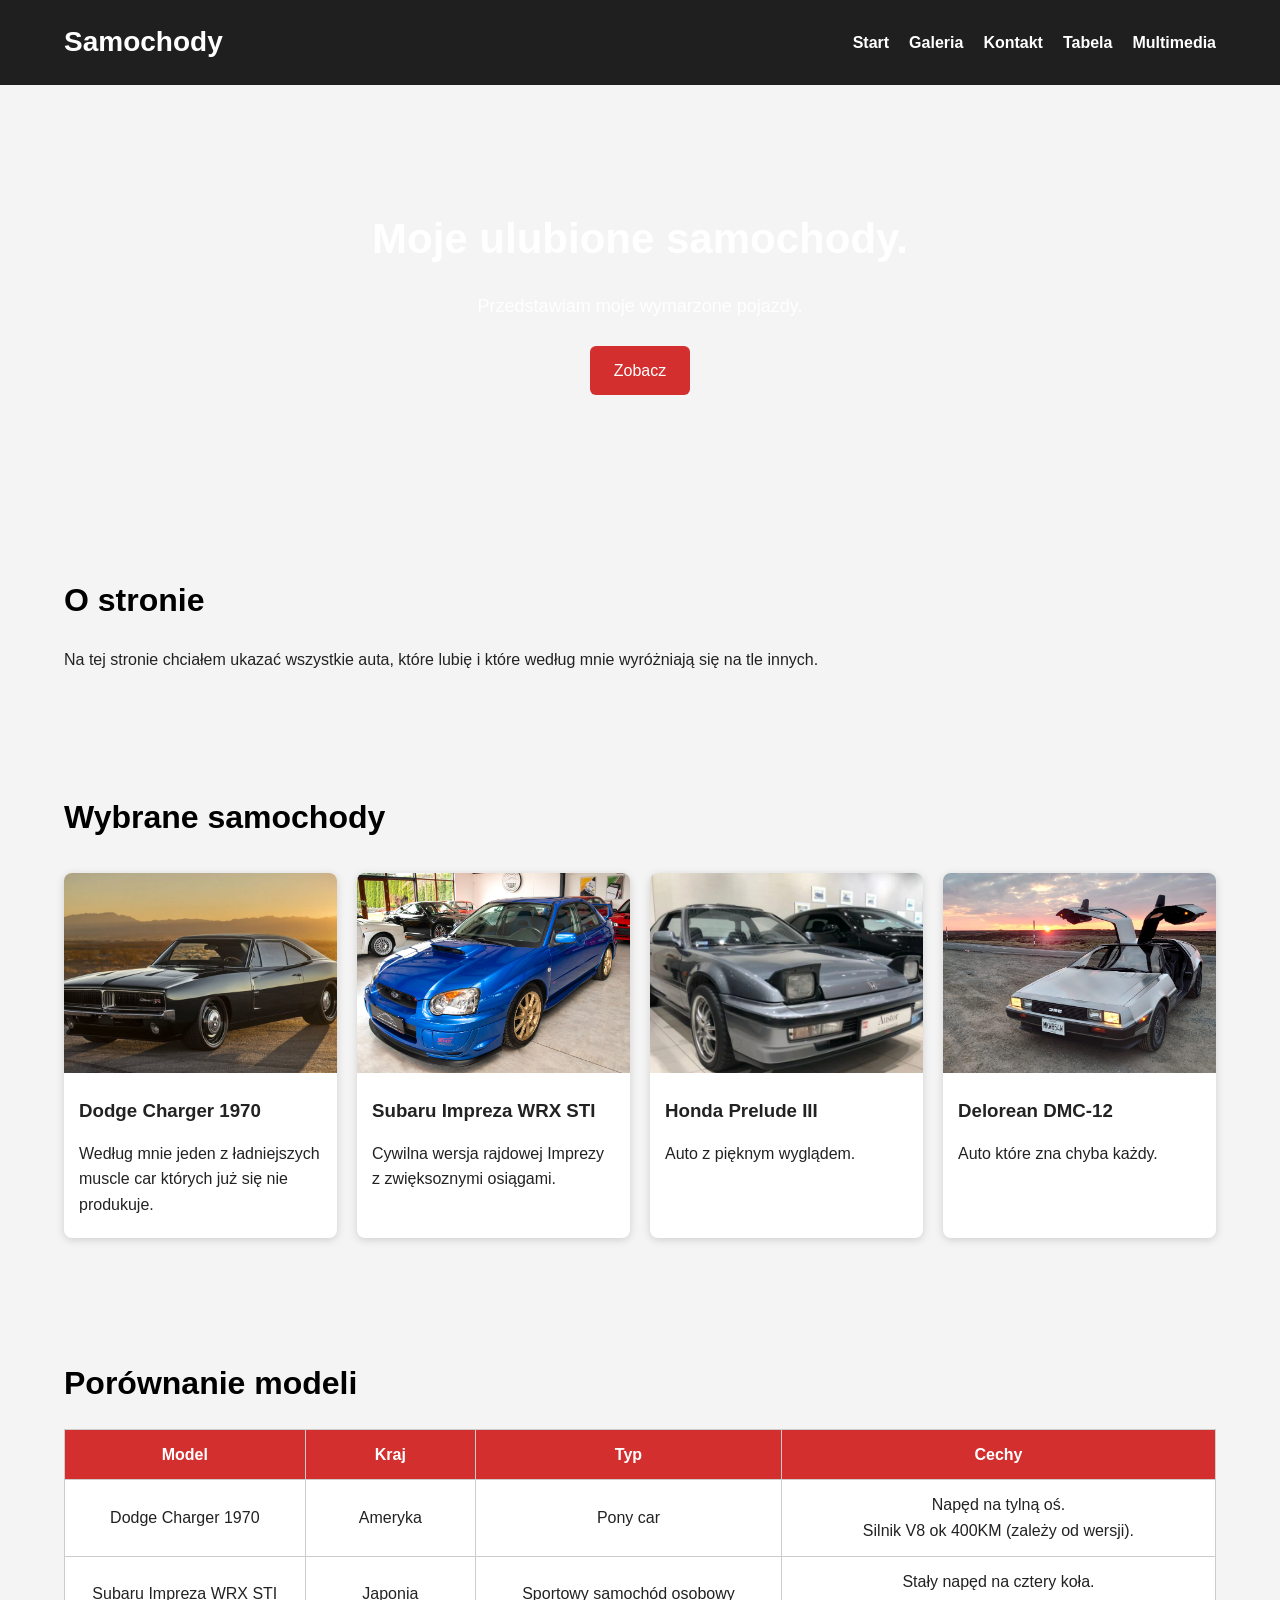
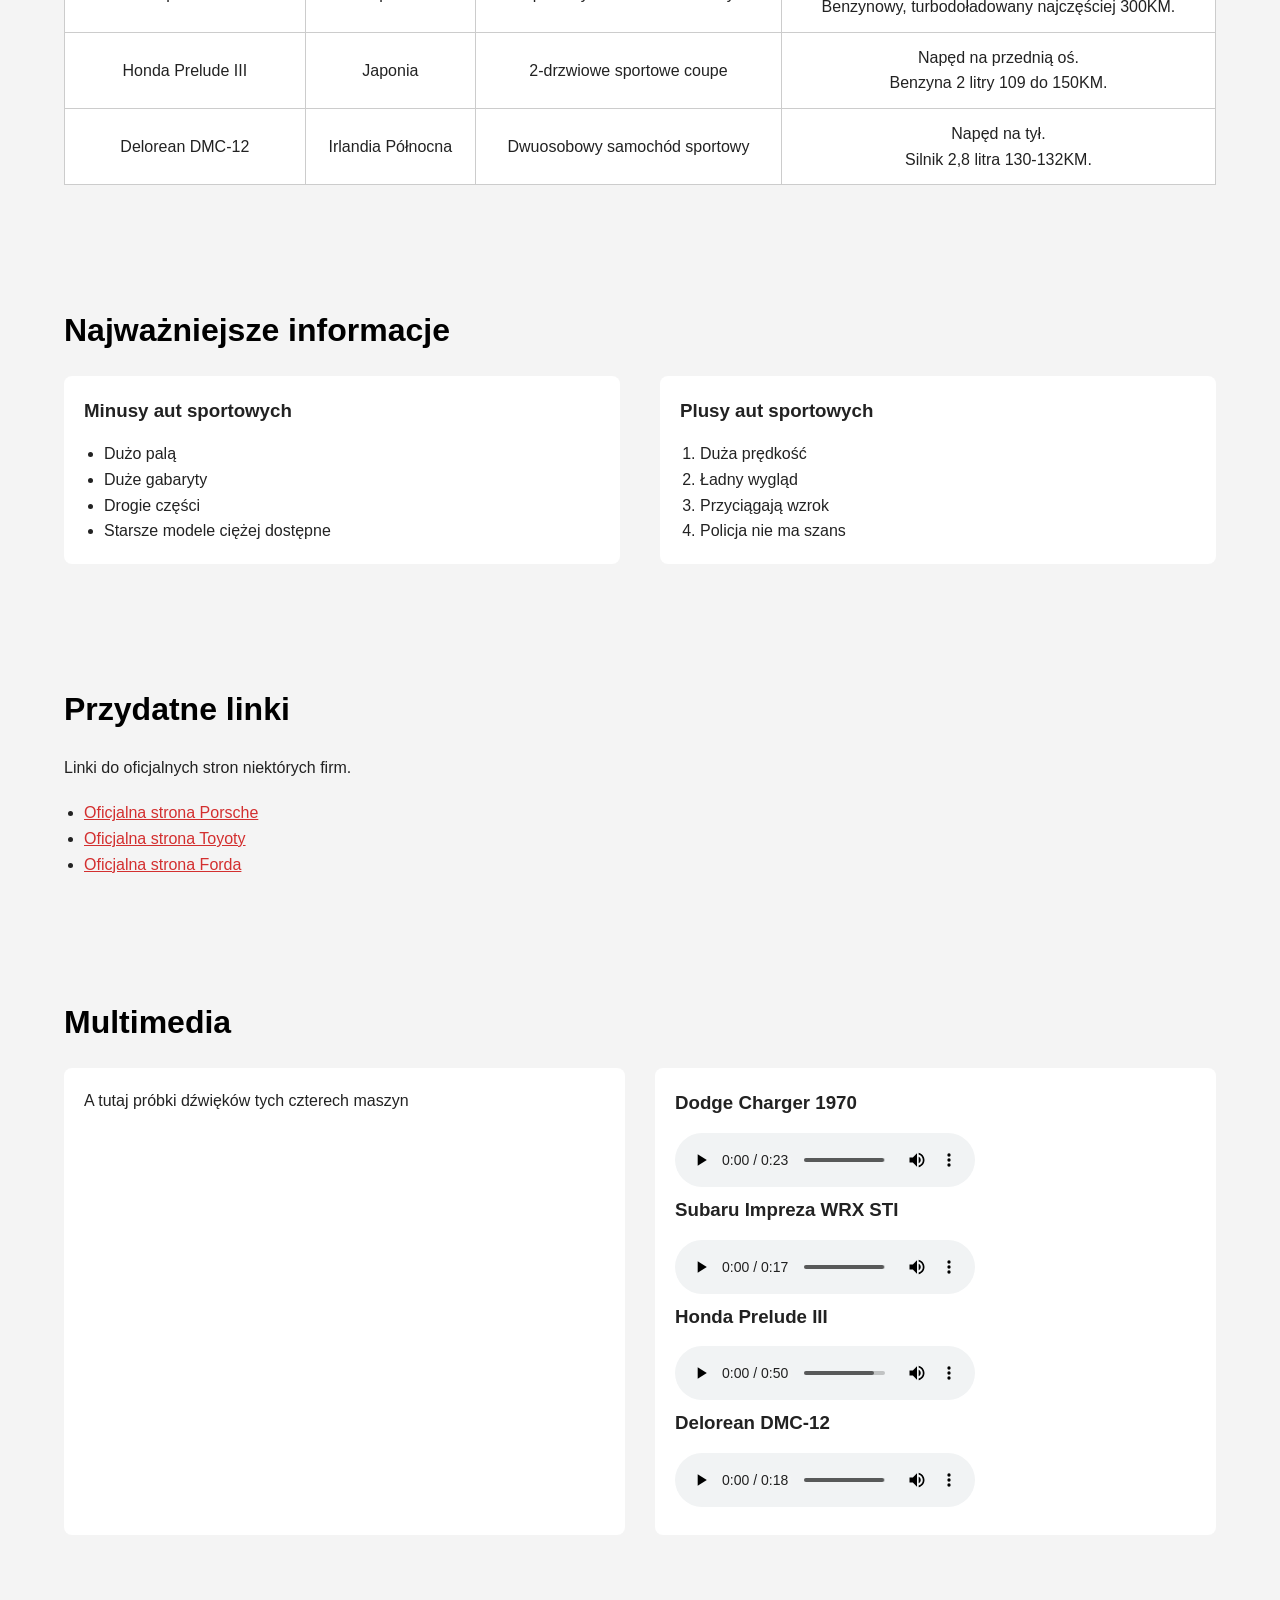
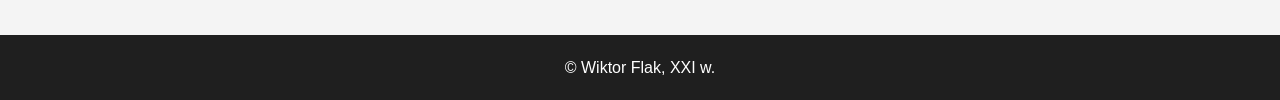
==== index.html @ 33962f0f "Add files via upload" ====
<!DOCTYPE html>
<html lang="pl">
<head>
    <meta charset="UTF-8">
    <meta name="viewport" content="width=device-width, initial-scale=1.0">
    <title>Samochody</title>
    <link rel="stylesheet" href="style.css">
</head>
<body>

    <header>
        <div class="container nav-container">
            <h1 class="logo">Samochody</h1>
            <nav>
                <ul class="menu">
                    <li><a href="index.html">Start</a></li>
                    <li><a href="galeria.html">Galeria</a></li>
                    <li><a href="formularz.html">Kontakt</a></li>
                    <li><a href="#tabela">Tabela</a></li>
                    <li><a href="#multimedia">Multimedia</a></li>
                </ul>
            </nav>
        </div>
    </header>

    <main>

        <section class="hero">
            <div class="container">
                <h2>Moje ulubione samochody.</h2>
                <p>Przedstawiam moje wymarzone pojazdy.</p>
                <a href="#auta" class="btn">Zobacz</a>
            </div>
        </section>

        <section class="about container">
            <h2>O stronie</h2>
            <article>
                <p>Na tej stronie chciałem ukazać wszystkie auta, które lubię i które według mnie wyróżniają się na tle innych.</p>
            </article>
        </section>

        <section id="auta" class="cars container">
            <h2>Wybrane samochody</h2>

            <div class="cards">

                <article class="card">
                    <img src="img/Dodge.jpg" alt="Dodge Charger 1970">
                    <h3>Dodge Charger 1970</h3>
                    <p>Według mnie jeden z ładniejszych muscle car których już się nie produkuje.</p>
                </article>

                <article class="card">
                    <img src="img/SubaruWrx.jpeg" alt="Subaru Impreza WRX STI">
                    <h3>Subaru Impreza WRX STI</h3>
                    <p>Cywilna wersja rajdowej Imprezy z zwięksoznymi osiągami.</p>
                </article>

                <article class="card">
                    <img src="img/Honda.jpg" alt="Honda Prelude III">
                    <h3>Honda Prelude III</h3>
                    <p>Auto z pięknym wyglądem.</p>
                </article>

                <article class="card">
                    <img src="img/Delorean.jpg" alt="Delorean DMC-12">
                    <h3>Delorean DMC-12</h3>
                    <p>Auto które zna chyba każdy.</p>
                </article>

            </div>
        </section>

        <section id="tabela" class="table-section container">
            <h2>Porównanie modeli</h2>

            <table>
                <tr>
                    <th>Model</th>
                    <th>Kraj</th>
                    <th>Typ</th>
                    <th>Cechy</th>
                </tr>
                <tr>
                    <td>Dodge Charger 1970</td>
                    <td>Ameryka</td>
                    <td>Pony car</td>
                    <td>Napęd na tylną oś.<br>
                        Silnik V8 ok 400KM (zależy od wersji).
                    </td>
                </tr>
                <tr>
                    <td>Subaru Impreza WRX STI</td>
                    <td>Japonia</td>
                    <td>Sportowy samochód osobowy</td>
                    <td>Stały napęd na cztery koła.<br>
                        Benzynowy, turbodoładowany najczęściej 300KM. <br>                      
                    </td>
                </tr>
                <tr>
                    <td>Honda Prelude III</td>
                    <td>Japonia</td>
                    <td>2-drzwiowe sportowe coupe</td>
                    <td>Napęd na przednią oś.<br>
                        Benzyna 2 litry 109 do 150KM.
                    </td>
                </tr>
                <tr>
                    <td>Delorean DMC-12</td>
                    <td>Irlandia Północna</td>
                    <td>Dwuosobowy samochód sportowy</td>
                    <td>Napęd na tył.<br>
                        Silnik 2,8 litra 130-132KM.
                    </td>
                </tr>
            </table>
        </section>


        <section class="lists container">
            <h2>Najważniejsze informacje</h2>

        <div class="lists-wrapper">
                <div>
                    <h3>Minusy aut sportowych</h3>
                    <ul>
                        <li>Dużo palą</li>
                        <li>Duże gabaryty</li>
                        <li>Drogie części</li>
                        <li>Starsze modele ciężej dostępne</li>
                    </ul>
                </div>

                <div>
                    <h3>Plusy aut sportowych</h3>
                    <ol>
                        <li>Duża prędkość</li>
                        <li>Ładny wygląd</li>
                        <li>Przyciągają wzrok</li>
                        <li>Policja nie ma szans</li>
                    </ol>
                </div>
            </div>
        </section>

        <section class="links container">
            <h2>Przydatne linki</h2>
            <p>Linki do oficjalnych stron niektórych firm.</p>

            <ul>
                <li><a href="https://www.porsche.com" target="_blank">Oficjalna strona Porsche</a></li>
                <li><a href="https://www.toyota.pl" target="_blank">Oficjalna strona Toyoty</a></li>
                <li><a href="https://www.ford.pl" target="_blank">Oficjalna strona Forda</a></li>
            </ul>
        </section>

        <section id="multimedia" class="multimedia container">
            <h2>Multimedia</h2>

            <div class="media-box">
                <div class="media-text">
                    <p>
                      A tutaj próbki dźwięków tych czterech maszyn
                    </p>
                </div>

                <div class="media-sounds">
                    <h3>Dodge Charger 1970</h3>
                        <audio controls>
                            <source src="audio/Dodge Charger sound.mp3" type="audio/mpeg">
                            Twoja przeglądarka nie obsługuje odtwarzacza audio.
                        </audio>
                    <h3>Subaru Impreza WRX STI</h3>
                        <audio controls>
                            <source src="audio/Subaru Impreza WRX STi.mp3" type="audio/mpeg">
                            Twoja przeglądarka nie obsługuje odtwarzacza audio.
                        </audio>
                    <h3>Honda Prelude III</h3>
                        <audio controls>
                            <source src="audio/Honda Prelude 3G Sound.mp3" type="audio/mpeg">
                            Twoja przeglądarka nie obsługuje odtwarzacza audio.
                        </audio>
                    <h3>Delorean DMC-12</h3>
                        <audio controls>
                            <source src="audio/DeLorean DMC 12 .mp3" type="audio/mpeg">
                            Twoja przeglądarka nie obsługuje odtwarzacza audio.
                        </audio>
                </div>
            </div>
        </section>

    </main>

    <footer>
        <div class="container">
            <p>© Wiktor Flak, XXI w.</p>
        </div>
    </footer>

</body>
</html>
---- style.css ----
* {
    margin: 0;
    padding: 0;
    box-sizing: border-box;
}


body {
    font-family: Arial, sans-serif;
    background-color: #f4f4f4;
    color: #222;
    line-height: 1.6;

    display: flex;
    flex-direction: column;
    min-height: 100vh;
}

main {
    flex: 1;
}

.container {
    width: 90%;
    max-width: 1200px;
    margin: auto;
}


header {
    background-color: #1f1f1f;
    color: white;
    padding: 20px 0;
}

.nav-container {
    display: flex;
    justify-content: space-between;
    align-items: center;
    flex-wrap: wrap;
}


.menu {
    list-style: none;
    display: flex;
    gap: 20px;
}

.menu li a {
    color: white;
    text-decoration: none;
    font-weight: bold;
}

.menu li a:hover {
    color: #d32f2f;
}

.logo {
    font-size: 28px;
}


.hero {
    background:
    url('img/Supra.jpg');
    background-size: cover;
    background-position: center;
    color: white;
    padding: 120px 20px;
    text-align: center;
}

.hero h2 {
    font-size: 42px;
    margin-bottom: 20px;
    color: white;
}

.hero p {
    font-size: 18px;
    margin-bottom: 25px;
}


.btn {
    display: inline-block;
    background-color: #d32f2f;
    color: white;
    padding: 12px 24px;
    text-decoration: none;
    border: none;
    cursor: pointer;
    border-radius: 6px;
    font-size: 16px;
}

.btn:hover {
    background-color: #a61f1f;
}


section {
    padding: 60px 0;
}

section h2 {
    margin-bottom: 20px;
    font-size: 32px;
    color: #000000;
}

section h3 {
    margin-bottom: 15px;
}


.cards {
    display: flex; 
    gap: 20px;
    flex-wrap: wrap;
    margin-top: 30px;
}

.card {
    background-color: white;
    border-radius: 8px;
    overflow: hidden;
    flex: 1 1 250px;
    box-shadow: 0 2px 8px rgba(0,0,0,0.15);
    padding-bottom: 20px;
}

.card img {
    width: 100%;
    height: 200px;
    object-fit: cover;
}

.card h3,
.card p {
    padding: 0 15px;
    margin-top: 15px;
}


.lists-wrapper {
    display: flex;
    gap: 40px;
    flex-wrap: wrap;
    margin-top: 20px;
}

.lists-wrapper div {
    background-color: white;
    padding: 20px;
    flex: 1 1 300px;
    border-radius: 8px;
}

.lists-wrapper ul,
.lists-wrapper ol {
    margin-left: 20px;
}


.table-section table {
    width: 100%;
    border-collapse: collapse;
    margin-top: 20px;
    background-color: white;
}

.table-section th,
.table-section td {
    border: 1px solid #ccc;
    padding: 12px;
    text-align: center;
}

.table-section th {
    background-color: #d32f2f;
    color: white;
}


.links ul {
    margin-top: 20px;
    margin-left: 20px;
}

.links a {
    color: #d32f2f;
}

.links a:hover {
    text-decoration: underline;
}


.media-box {
    display: flex;
    gap: 30px;
    flex-wrap: wrap;
    margin-top: 20px;
}

.media-text,
.media-sounds {
    flex: 1 1 400px;
    background-color: white;
    padding: 20px;
    border-radius: 8px;
}


.page-title {
    text-align: center;
}

.gallery {
    display: grid;
    grid-template-columns: repeat(3, 1fr);
    gap: 20px;
    margin-top: 30px;
}

.gallery-item {
    background-color: white;
    border-radius: 8px;
    overflow: hidden;
    text-align: center;
    box-shadow: 0 2px 8px rgba(0,0,0,0.15);
}

.gallery-item img {
    width: 100%;
    height: 220px;
    object-fit: cover;
}

.gallery-item figcaption {
    padding: 15px;
    font-weight: bold;
}



footer {
    background-color: #1f1f1f;
    color: white;
    text-align: center;
    padding: 20px 0;
    margin-top: 40px;
}


@media (max-width: 768px) {
    .nav-container {
        flex-direction: column;
        gap: 15px;
    }

    .menu {
        flex-direction: column;
        align-items: center;
    }

    .hero h2 {
        font-size: 30px;
        color: white;
    }

    .cards,
    .lists-wrapper,
    .media-box {
        flex-direction: column;
    }
}
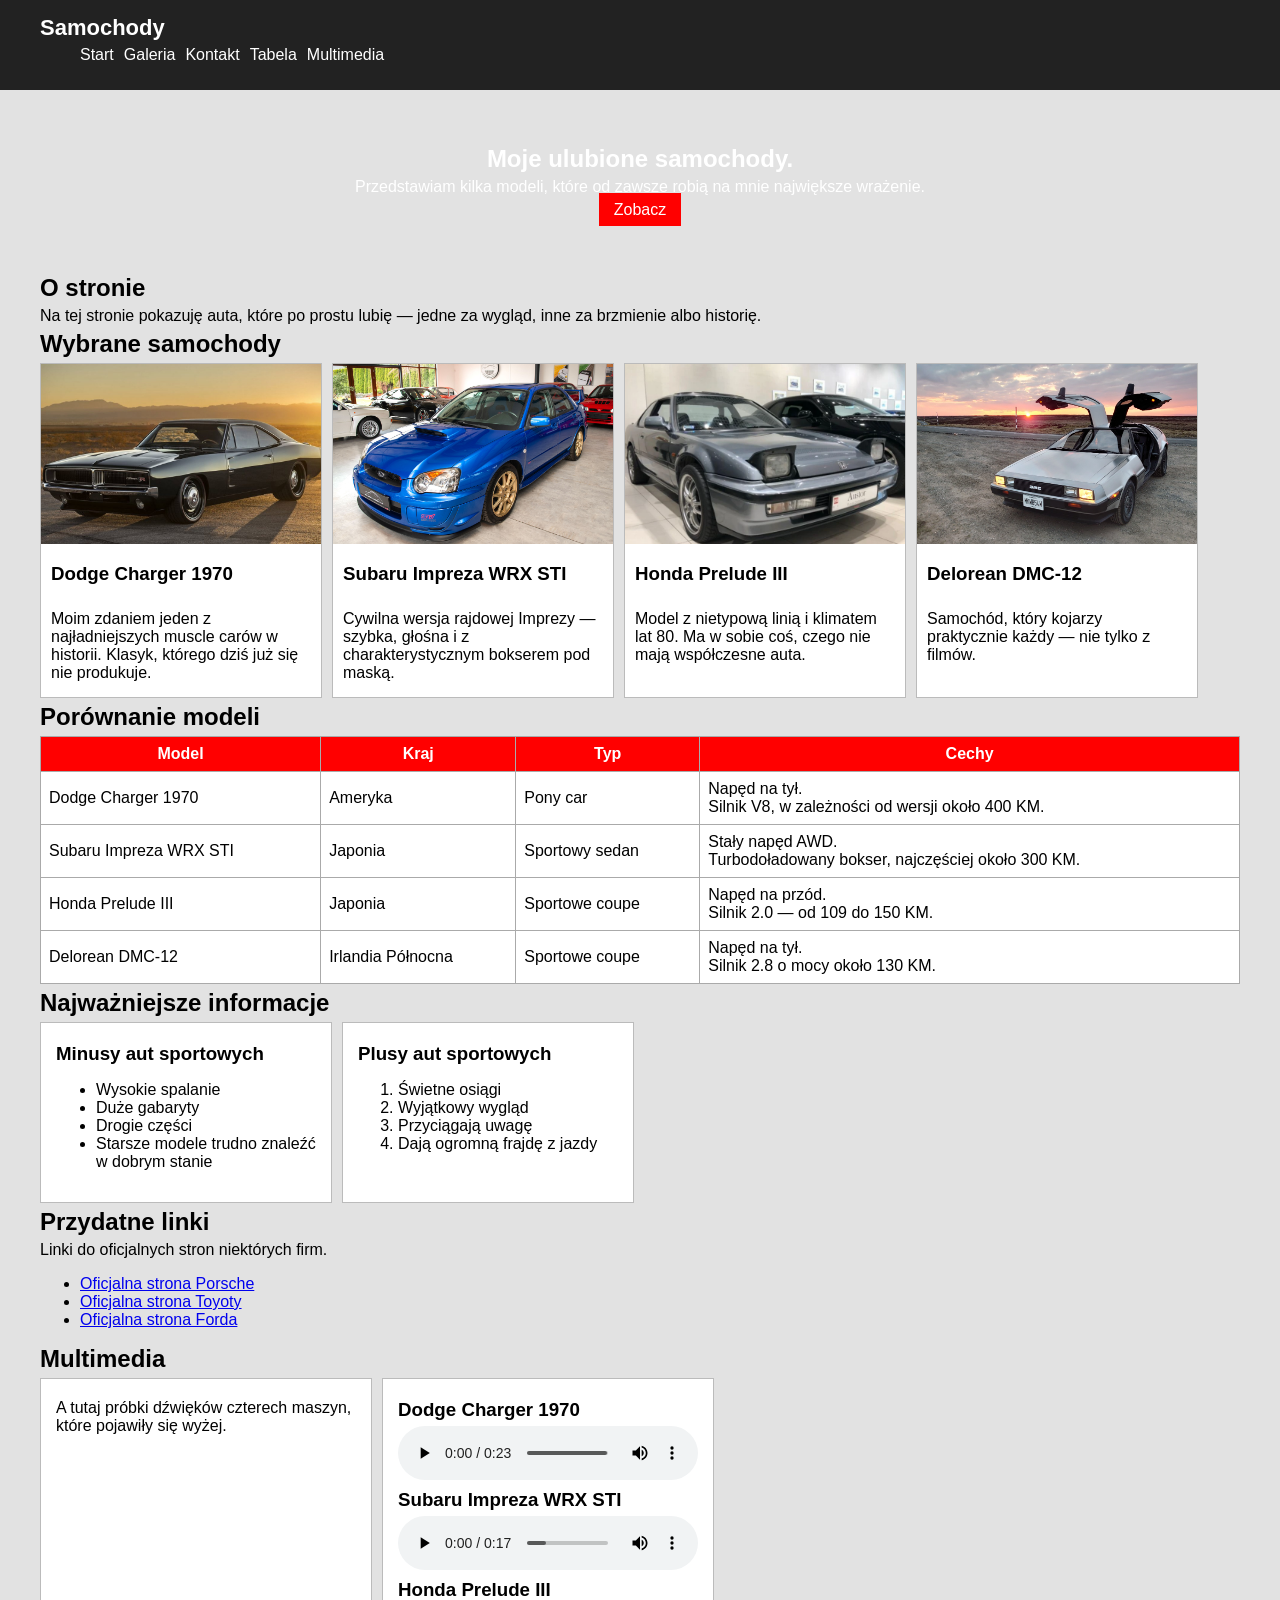
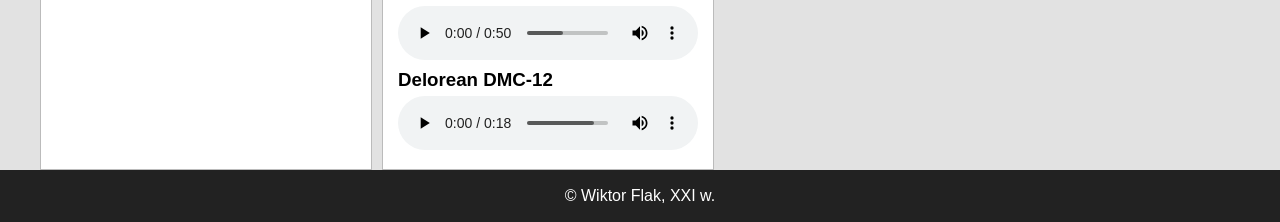
==== commit 53db1047: "Add files via upload" ====
--- a/index.html
+++ b/index.html
@@ -28,7 +28,7 @@
         <section class="hero">
             <div class="container">
                 <h2>Moje ulubione samochody.</h2>
-                <p>Przedstawiam moje wymarzone pojazdy.</p>
+                <p>Przedstawiam kilka modeli, które od zawsze robią na mnie największe wrażenie.</p>
                 <a href="#auta" class="btn">Zobacz</a>
             </div>
         </section>
@@ -36,7 +36,7 @@
         <section class="about container">
             <h2>O stronie</h2>
             <article>
-                <p>Na tej stronie chciałem ukazać wszystkie auta, które lubię i które według mnie wyróżniają się na tle innych.</p>
+                <p>Na tej stronie pokazuję auta, które po prostu lubię — jedne za wygląd, inne za brzmienie albo historię.</p>
             </article>
         </section>
 
@@ -48,25 +48,25 @@
                 <article class="card">
                     <img src="img/Dodge.jpg" alt="Dodge Charger 1970">
                     <h3>Dodge Charger 1970</h3>
-                    <p>Według mnie jeden z ładniejszych muscle car których już się nie produkuje.</p>
+                    <p>Moim zdaniem jeden z najładniejszych muscle carów w historii. Klasyk, którego dziś już się nie produkuje.</p>
                 </article>
 
                 <article class="card">
                     <img src="img/SubaruWrx.jpeg" alt="Subaru Impreza WRX STI">
                     <h3>Subaru Impreza WRX STI</h3>
-                    <p>Cywilna wersja rajdowej Imprezy z zwięksoznymi osiągami.</p>
+                    <p>Cywilna wersja rajdowej Imprezy — szybka, głośna i z charakterystycznym bokserem pod maską.</p>
                 </article>
 
                 <article class="card">
                     <img src="img/Honda.jpg" alt="Honda Prelude III">
                     <h3>Honda Prelude III</h3>
-                    <p>Auto z pięknym wyglądem.</p>
+                    <p>Model z nietypową linią i klimatem lat 80. Ma w sobie coś, czego nie mają współczesne auta.</p>
                 </article>
 
                 <article class="card">
                     <img src="img/Delorean.jpg" alt="Delorean DMC-12">
                     <h3>Delorean DMC-12</h3>
-                    <p>Auto które zna chyba każdy.</p>
+                    <p>Samochód, który kojarzy praktycznie każdy — nie tylko z filmów.</p>
                 </article>
 
             </div>
@@ -86,37 +86,28 @@
                     <td>Dodge Charger 1970</td>
                     <td>Ameryka</td>
                     <td>Pony car</td>
-                    <td>Napęd na tylną oś.<br>
-                        Silnik V8 ok 400KM (zależy od wersji).
-                    </td>
+                    <td>Napęd na tył.<br>Silnik V8, w zależności od wersji około 400 KM.</td>
                 </tr>
                 <tr>
                     <td>Subaru Impreza WRX STI</td>
                     <td>Japonia</td>
-                    <td>Sportowy samochód osobowy</td>
-                    <td>Stały napęd na cztery koła.<br>
-                        Benzynowy, turbodoładowany najczęściej 300KM. <br>                      
-                    </td>
+                    <td>Sportowy sedan</td>
+                    <td>Stały napęd AWD.<br>Turbodoładowany bokser, najczęściej około 300 KM.</td>
                 </tr>
                 <tr>
                     <td>Honda Prelude III</td>
                     <td>Japonia</td>
-                    <td>2-drzwiowe sportowe coupe</td>
-                    <td>Napęd na przednią oś.<br>
-                        Benzyna 2 litry 109 do 150KM.
-                    </td>
+                    <td>Sportowe coupe</td>
+                    <td>Napęd na przód.<br>Silnik 2.0 — od 109 do 150 KM.</td>
                 </tr>
                 <tr>
                     <td>Delorean DMC-12</td>
                     <td>Irlandia Północna</td>
-                    <td>Dwuosobowy samochód sportowy</td>
-                    <td>Napęd na tył.<br>
-                        Silnik 2,8 litra 130-132KM.
-                    </td>
+                    <td>Sportowe coupe</td>
+                    <td>Napęd na tył.<br>Silnik 2.8 o mocy około 130 KM.</td>
                 </tr>
             </table>
         </section>
-
 
         <section class="lists container">
             <h2>Najważniejsze informacje</h2>
@@ -125,20 +116,20 @@
                 <div>
                     <h3>Minusy aut sportowych</h3>
                     <ul>
-                        <li>Dużo palą</li>
+                        <li>Wysokie spalanie</li>
                         <li>Duże gabaryty</li>
                         <li>Drogie części</li>
-                        <li>Starsze modele ciężej dostępne</li>
+                        <li>Starsze modele trudno znaleźć w dobrym stanie</li>
                     </ul>
                 </div>
 
                 <div>
                     <h3>Plusy aut sportowych</h3>
                     <ol>
-                        <li>Duża prędkość</li>
-                        <li>Ładny wygląd</li>
-                        <li>Przyciągają wzrok</li>
-                        <li>Policja nie ma szans</li>
+                        <li>Świetne osiągi</li>
+                        <li>Wyjątkowy wygląd</li>
+                        <li>Przyciągają uwagę</li>
+                        <li>Dają ogromną frajdę z jazdy</li>
                     </ol>
                 </div>
             </div>
@@ -160,9 +151,7 @@
 
             <div class="media-box">
                 <div class="media-text">
-                    <p>
-                      A tutaj próbki dźwięków tych czterech maszyn
-                    </p>
+                    <p>A tutaj próbki dźwięków czterech maszyn, które pojawiły się wyżej.</p>
                 </div>
 
                 <div class="media-sounds">
@@ -199,4 +188,4 @@
     </footer>
 
 </body>
-</html>+</html>
--- a/style.css
+++ b/style.css
@@ -1,276 +1,238 @@
-
-* {
+html, body {
+    height: 100%;
+}
+
+body {
+    font-family: Arial;
+    background: #e2e2e2;
+    color: #000;
+    display: flex;
+    flex-direction: column;
     margin: 0;
-    padding: 0;
-    box-sizing: border-box;
-}
-
-
-body {
-    font-family: Arial, sans-serif;
-    background-color: #f4f4f4;
-    color: #222;
-    line-height: 1.6;
-
-    display: flex;
-    flex-direction: column;
-    min-height: 100vh;
 }
 
 main {
     flex: 1;
 }
 
+
+h1, h2, h3, p {
+    margin: 5px 0;
+}
+
+section {
+    padding: 10px 0;
+}
+
+
 .container {
-    width: 90%;
+    width: 100%;
     max-width: 1200px;
-    margin: auto;
+    margin: 0 auto;
+    padding: 0 10px;
 }
 
 
 header {
-    background-color: #1f1f1f;
-    color: white;
-    padding: 20px 0;
-}
-
-.nav-container {
-    display: flex;
-    justify-content: space-between;
-    align-items: center;
-    flex-wrap: wrap;
-}
-
+    background: #222;
+    color: white;
+    padding: 10px;
+}
+
+.logo {
+    font-size: 22px;
+}
 
 .menu {
     list-style: none;
     display: flex;
-    gap: 20px;
+    gap: 10px;
+    margin-top: 5px;
 }
 
 .menu li a {
     color: white;
     text-decoration: none;
-    font-weight: bold;
 }
 
 .menu li a:hover {
-    color: #d32f2f;
-}
-
-.logo {
-    font-size: 28px;
+    color: red;
 }
 
 
 .hero {
-    background:
-    url('img/Supra.jpg');
+    background: url("img/Supra.jpg");
     background-size: cover;
     background-position: center;
-    color: white;
-    padding: 120px 20px;
+    padding: 50px 10px;
+    color: white;
     text-align: center;
 }
 
-.hero h2 {
-    font-size: 42px;
-    margin-bottom: 20px;
-    color: white;
-}
-
-.hero p {
-    font-size: 18px;
-    margin-bottom: 25px;
-}
-
-
 .btn {
-    display: inline-block;
-    background-color: #d32f2f;
-    color: white;
-    padding: 12px 24px;
+    background: red;
+    color: white;
+    padding: 8px 15px;
     text-decoration: none;
-    border: none;
-    cursor: pointer;
-    border-radius: 6px;
-    font-size: 16px;
-}
-
-.btn:hover {
-    background-color: #a61f1f;
-}
-
-
-section {
-    padding: 60px 0;
-}
-
-section h2 {
-    margin-bottom: 20px;
-    font-size: 32px;
-    color: #000000;
-}
-
-section h3 {
-    margin-bottom: 15px;
 }
 
 
 .cards {
-    display: flex; 
-    gap: 20px;
+    display: flex;
     flex-wrap: wrap;
-    margin-top: 30px;
+    gap: 10px;
+    margin-top: 5px;
 }
 
 .card {
-    background-color: white;
-    border-radius: 8px;
-    overflow: hidden;
-    flex: 1 1 250px;
-    box-shadow: 0 2px 8px rgba(0,0,0,0.15);
-    padding-bottom: 20px;
+    background: white;
+    border: 1px solid #bbb;
+    width: 280px;
 }
 
 .card img {
     width: 100%;
-    height: 200px;
+    height: 180px;
     object-fit: cover;
 }
 
 .card h3,
 .card p {
-    padding: 0 15px;
-    margin-top: 15px;
-}
-
-
-.lists-wrapper {
-    display: flex;
-    gap: 40px;
-    flex-wrap: wrap;
-    margin-top: 20px;
-}
-
-.lists-wrapper div {
-    background-color: white;
-    padding: 20px;
-    flex: 1 1 300px;
-    border-radius: 8px;
-}
-
-.lists-wrapper ul,
-.lists-wrapper ol {
-    margin-left: 20px;
-}
-
-
-.table-section table {
-    width: 100%;
-    border-collapse: collapse;
-    margin-top: 20px;
-    background-color: white;
-}
-
-.table-section th,
-.table-section td {
-    border: 1px solid #ccc;
-    padding: 12px;
-    text-align: center;
-}
-
-.table-section th {
-    background-color: #d32f2f;
-    color: white;
-}
-
-
-.links ul {
-    margin-top: 20px;
-    margin-left: 20px;
-}
-
-.links a {
-    color: #d32f2f;
-}
-
-.links a:hover {
-    text-decoration: underline;
-}
-
-
-.media-box {
-    display: flex;
-    gap: 30px;
-    flex-wrap: wrap;
-    margin-top: 20px;
-}
-
-.media-text,
-.media-sounds {
-    flex: 1 1 400px;
-    background-color: white;
-    padding: 20px;
-    border-radius: 8px;
-}
-
-
-.page-title {
-    text-align: center;
-}
+    padding: 10px;
+}
+
 
 .gallery {
     display: grid;
     grid-template-columns: repeat(3, 1fr);
-    gap: 20px;
-    margin-top: 30px;
+    gap: 10px;
+    margin-top: 5px;
 }
 
 .gallery-item {
-    background-color: white;
-    border-radius: 8px;
-    overflow: hidden;
+    background: white;
+    border: 1px solid #bbb;
+}
+
+.gallery-item img {
+    width: 100%;
+    height: 180px;
+    object-fit: cover;
+}
+
+.gallery-item figcaption {
+    padding: 10px;
+    font-weight: bold;
+}
+
+
+.table-section table {
+    width: 100%;
+    border-collapse: collapse;
+    background: white;
+}
+
+.table-section th,
+.table-section td {
+    border: 1px solid #aaa;
+    padding: 8px;
+}
+
+.table-section th {
+    background: red;
+    color: white;
+}
+
+
+.lists-wrapper {
+    display: flex;
+    flex-wrap: wrap;
+    gap: 10px;
+    margin-top: 5px;
+}
+
+.lists-wrapper div {
+    background: white;
+    padding: 15px;
+    border: 1px solid #bbb;
+    width: 260px;
+}
+
+
+.media-box {
+    display: flex;
+    flex-wrap: wrap;
+    gap: 10px;
+    margin-top: 5px;
+}
+
+.media-text,
+.media-sounds {
+    background: white;
+    padding: 15px;
+    border: 1px solid #bbb;
+    width: 300px;
+}
+
+.form-section {
+    width: 100%;
+    margin: 0;
+    padding: 0;
+}
+
+.contact-form {
+    background: white;
+    padding: 15px;
+    border: 1px solid #bbb;
+    width: 100%;
+    box-sizing: border-box;
+    display: flex;
+    flex-direction: column;
+    gap: 10px;
+}
+
+.contact-form label {
+    font-weight: bold;
+}
+
+.contact-form input,
+.contact-form textarea {
+    padding: 8px;
+    border: 1px solid #bbb;
+    width: 100%;
+}
+
+.contact-form input[type="checkbox"] {
+    width: auto;
+    margin-right: 5px;
+}
+
+.contact-form button {
+    background: red;
+    color: white;
+    padding: 10px;
+    border: none;
+    cursor: pointer;
+}
+
+.contact-form button:hover {
+    background: #a61f1f;
+}
+
+
+footer {
+    background: #222;
+    color: white;
     text-align: center;
-    box-shadow: 0 2px 8px rgba(0,0,0,0.15);
-}
-
-.gallery-item img {
-    width: 100%;
-    height: 220px;
-    object-fit: cover;
-}
-
-.gallery-item figcaption {
-    padding: 15px;
-    font-weight: bold;
-}
-
-
-
-footer {
-    background-color: #1f1f1f;
-    color: white;
-    text-align: center;
-    padding: 20px 0;
-    margin-top: 40px;
+    padding: 12px;
+    margin-top: auto;
 }
 
 
 @media (max-width: 768px) {
-    .nav-container {
-        flex-direction: column;
-        gap: 15px;
-    }
-
     .menu {
         flex-direction: column;
         align-items: center;
-    }
-
-    .hero h2 {
-        font-size: 30px;
-        color: white;
     }
 
     .cards,
@@ -278,4 +240,8 @@
     .media-box {
         flex-direction: column;
     }
-}+
+    .gallery {
+        grid-template-columns: 1fr;
+    }
+}
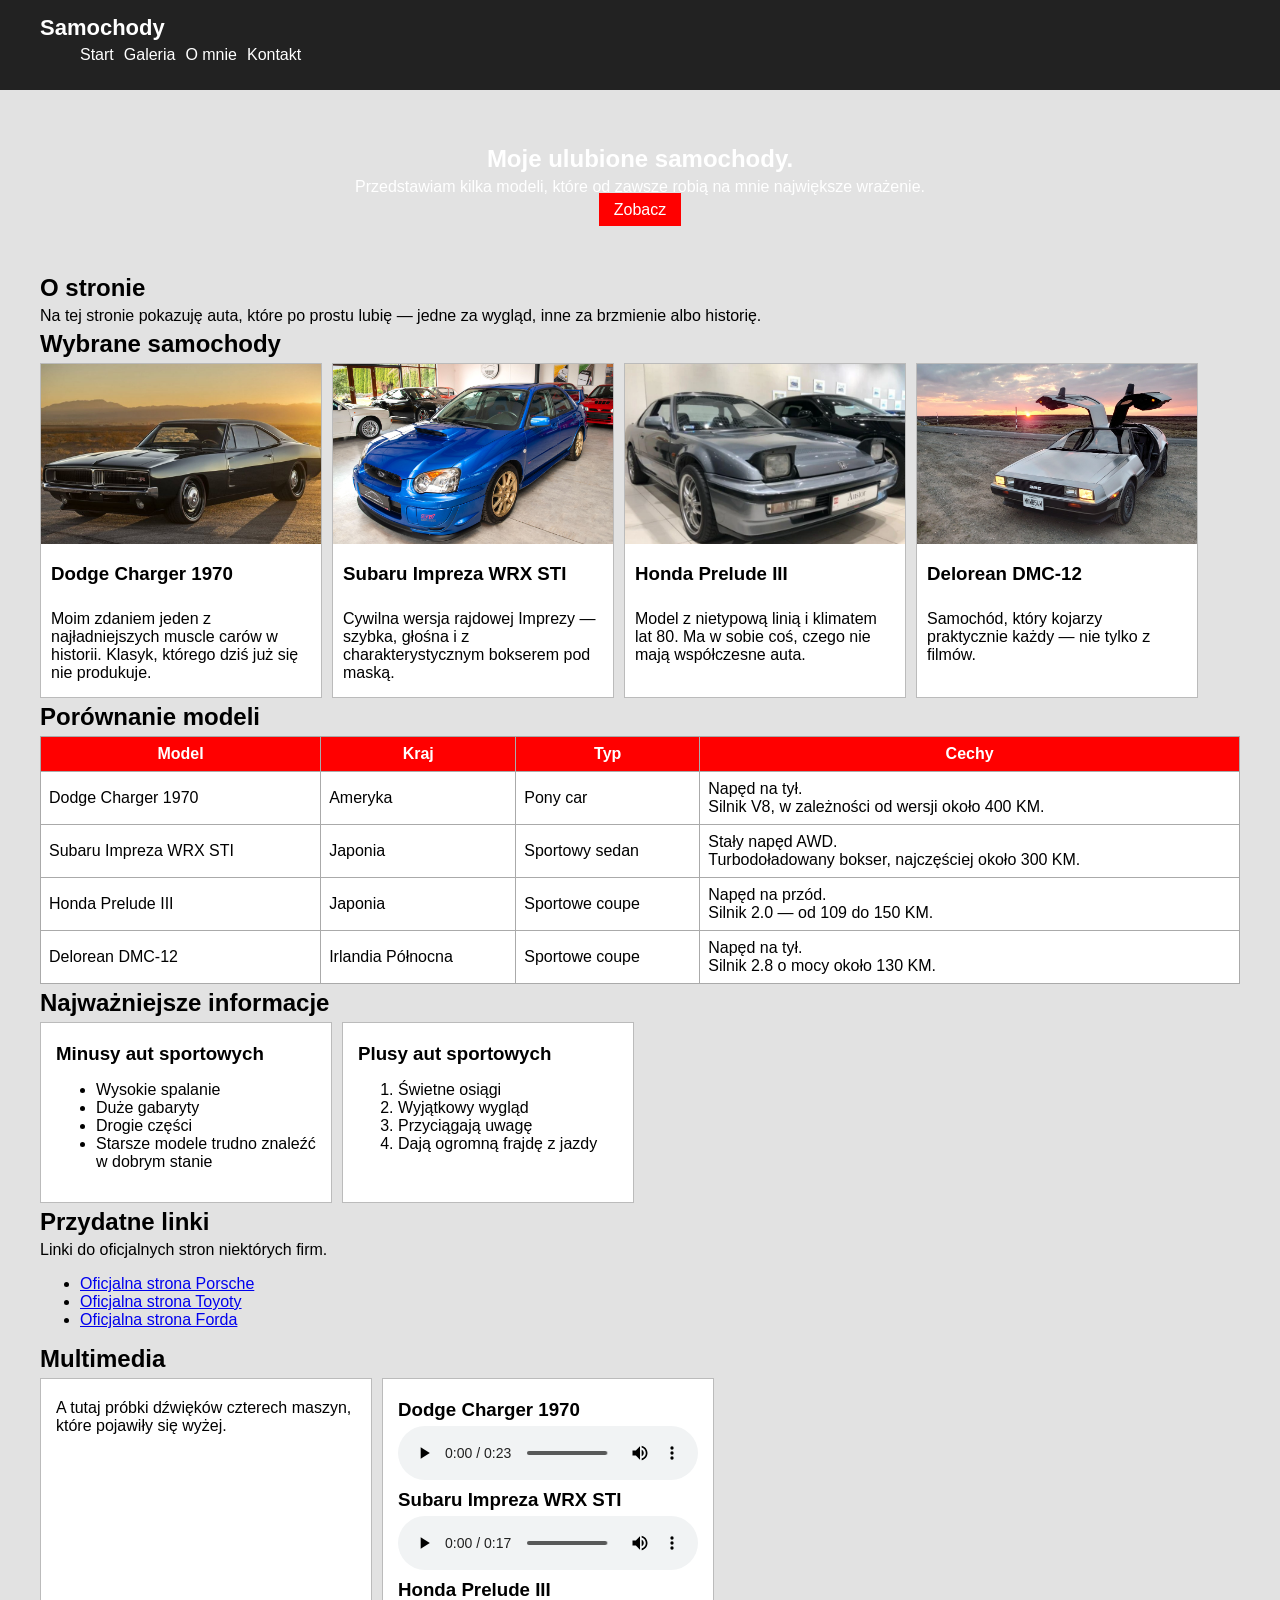
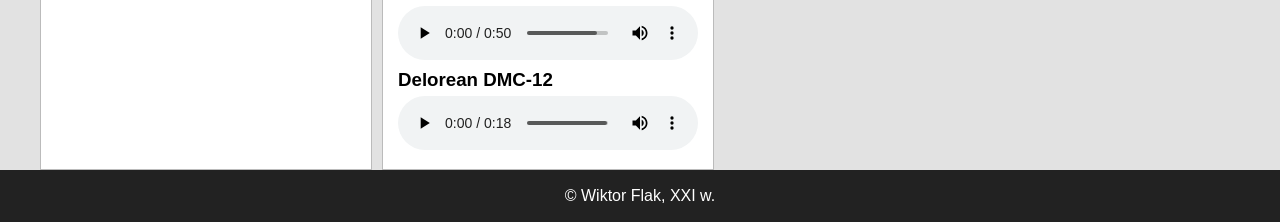
==== commit 85413fe6: "Add files via upload" ====
--- a/index.html
+++ b/index.html
@@ -15,9 +15,8 @@
                 <ul class="menu">
                     <li><a href="index.html">Start</a></li>
                     <li><a href="galeria.html">Galeria</a></li>
+                    <li><a href="omnie.html">O mnie</a></li>
                     <li><a href="formularz.html">Kontakt</a></li>
-                    <li><a href="#tabela">Tabela</a></li>
-                    <li><a href="#multimedia">Multimedia</a></li>
                 </ul>
             </nav>
         </div>
